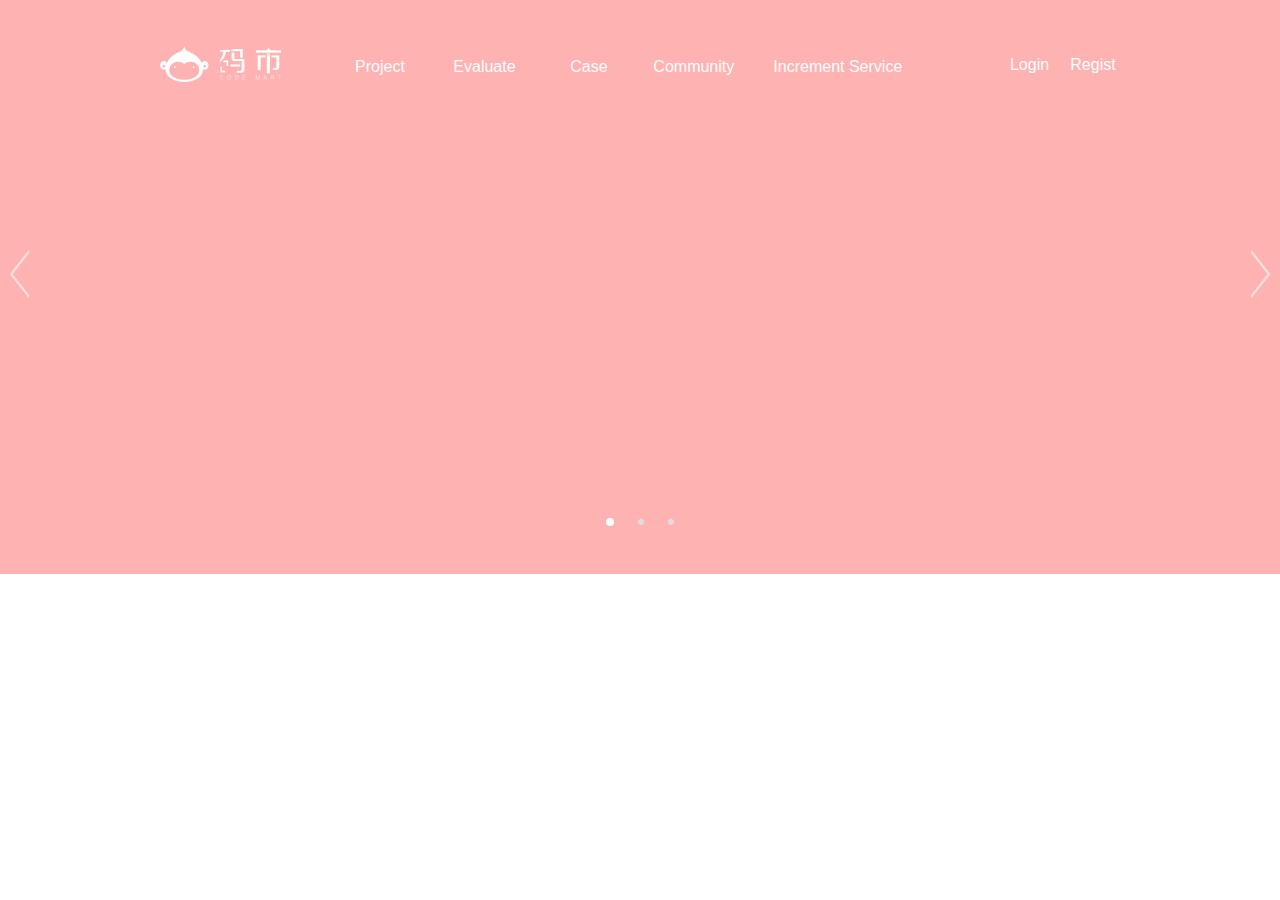
==== helpztc/index.html @ d23cf78c "add toggle header" ====
<!DOCTYPE html>
<html>
	<head>
		<title>index</title>
		<script type="text/javascript" src="js/jquery-3.1.0.min.js"></script>
		<script type="text/javascript" src="js/index.js"></script>
		<link rel="stylesheet" type="text/css" href="css/reset.css"/>
		<link rel="stylesheet" type="text/css" href="css/common.css"/>
		<link rel="stylesheet" type="text/css" href="css/index.css"/>
	</head>
	<body>
		<div id="Header" class="img-menu-container">
			<div class="header">
				<div class="function-list-container">
					<a class="logo clearfix" href="#">
						<img src="images/img-index-logo-menu.png"/>
					</a>
					<ul class="function-list">
						<li class="function-item">
							<span>Project</span>
							<div class="drop-down-menu hidden">
								<ul class="menu">
									<li class="menu-item"><a href="#">first</a></li>
									<li class="menu-item"><a href="#">second</a></li>
								</ul>
							</div>
						</li>
						<li class="function-item">
							<span>Evaluate</span>
							<div class="drop-down-menu hidden">
								<ul class="menu">
									<li class="menu-item"><a href="#">first</a></li>
									<li class="menu-item"><a href="#">second</a></li>
									<li class="menu-item"><a href="#">third</a></li>
									<li class="menu-item"><a href="#">fourth</a></li>
								</ul>
							</div>
						</li>
						<li class="function-item">
							<span>Case</span>
							<div class="drop-down-menu hidden">
								<ul class="menu">
									<li class="menu-item"><a href="#">first</a></li>
								</ul>
							</div>
						</li>
						<li class="function-item">
							<span>Community</span>
						</li>
						<li class="function-item increment-service">
							<span>Increment Service</span>
							<div class="drop-down-menu hidden">
								<ul class="last-menu">
									<li class="menu-item"><a href="#">first</a></li>
									<li class="menu-item"><a href="#">second</a></li>
									<li class="menu-item"><a href="#">third</a></li>
								</ul>
							</div>
						</li>
						<div class="btns">
							<a href="#" class="login-btn">Login</a>
							<a href="#" class="regist-btn">Regist</a>
						</div>
					</ul>
				</div>
			</div>
			<div id="banner-1" data-page-num="1" class="img-menu first-menu hidden">
				<div class="main-container">
					<div class="top-motto">
						<p>HELLO WORLD</p>
					</div>
					<div class="middle-motto">
						<p>helloworld</p>
					</div>
					<div class="buttons">
						<a href="#" class="btn first-button">Publish requires</a>
						<a href="#" class="btn second-button">Check the list</a>
					</div>
				</div>
			</div>
			<div data-page-num="2" class="img-menu second-menu hidden">
				<div></div>
			</div>
			<div data-page-num="3" class="img-menu third-menu">
				<div></div>
			</div>
			<div class="menu-point">
				<div class="page-points">
					<div data-page-num="1" class="page-point active"></div>
					<div data-page-num="2" class="page-point"></div>
					<div data-page-num="3" class="page-point"></div>
				</div>
			</div>
			<div class="change-header-btns">
				<div class="page-btn previous"></div>
				<div class="page-btn next"></div>
			</div>
		</div>
	</body>
</html>
---- helpztc/css/common.css ----
.hidden {
	display: none;
}

.show {
	display: inline-block;
}

.btn-blue {
	background-color: #00BBDD;
}

.btn-grey {
	background-color: #666;
}

.common-btn {
	width: 300px;
	height: 37px;
	line-height: 37px;
	border-radius: 5px;
	text-align: center;
	cursor: pointer;
	display: inline-block;
	color: #FFF;
	font-size: 14px;
}
---- helpztc/css/index.css ----
#Header {
	position: relative;
}

#Header .img-menu {
	width: 100%;
	height: 574px;
}

#Header .first-menu {
	background: url(../images/bg2.jpg) center/cover no-repeat;	
}

#banner-1:after {
	content: '';
	position: absolute;
	width: 100%;
	height: 100%;
	bottom: 0;
	background: left rgba(16, 63, 127, .3);
}

#Header .header {
	position: absolute;
	height: 70px;
	width: 100%;
	z-index: 100;
	top: 2rem;
}

#Header .function-list-container {
	max-width: 980px;
	height: 70px;
	position: relative;
	margin: 0 auto;
}

#Header .logo {
	float: left;
	height: 64px;
}

#Header .logo img {
	display: block;
	height: 36px;
	padding-left: 10px;
	margin: 14px 0;
	cursor: pointer;
}

#Header .clearfix:before,
#Header .clearfix:after {
	content: '';
	display: table;
}

#Header .function-list {
	position: relative;
	width: 800px;
	height: 70px;
	margin-left: 170px;
}

#Header .function-item {
	width: 80px;
	line-height: 70px;
	color: #FFF;
	text-align: center;
	margin-left: 20px;
	display: inline-block;
}

#Header .drop-down-menu {
	position: relative;
}

#Header .menu {
	position: absolute;
	display: block;
	width: 80px;
	z-index: 100;
	background-color: #666;
	border-radius: 5px;
	top: -15px;
}

#Header .last-menu {
	position: absolute;
	display: block;
	z-index: 100;
	background-color: #666;
	border-radius: 5px;
	left: 16px;
	width: 130px;
	top: -15px;
}

#Header .menu a,
#Header .last-menu a {
	color: #FFF;
	width: 100%;
	height: 100%;
	display: inline-block;
}

#Header .menu-item {
	height: 30px;
	line-height: 30px;
	text-align: center;
	cursor: pointer;
}

#Header .menu-item:hover {
	background-color: #000;
}

#Header .drop-down-menu .menu-item:first-child {
	border-top-left-radius: 5px;
	border-top-right-radius: 5px;
}

#Header .drop-down-menu .menu-item:last-child {
	border-bottom-left-radius: 5px;
	border-bottom-right-radius: 5px;
}

#Header .btns {
	float: right;
}

#Header .btns a {
	display: inline-block;
	width: 54px;
	height: 40px;
	line-height: 40px;
	color: #FFF;
	text-align: center;
	margin-top: 13px;
}

#Header .btns a:hover {
	border: 1px solid #FFF;
	border-radius: 5px;
}

#Header .login-btn {
	margin-right: 5px;
}

#Header .function-item span {
	cursor: pointer;
}

#Header .increment-service {
	width: 160px;
}

#Header .main-container {
	position: relative;
	max-width: 848px;
	max-height: 575px;
	margin: 0 auto;
	z-index: 1;
}

#Header .top-motto {
	padding-top: 200px;
	font-size: 3rem;
	line-height: 4rem;
	text-align: center;
	color: #FFF;
}

#Header .middle-motto {
	margin-top: 1.5rem;
	font-size: 1.3rem;
	line-height: 1.5rem;
	text-align: center;
	color: #FFF;
}

#Header .buttons {
	margin-top: 53px;
	height: 49px;
	overflow: hidden;
}

#Header .btn {
	width: 193px;
	float: left;
	border-radius: 5px;
	text-align: center;
	font-size: 1.3rem;
}

#Header .first-button {
	background-color: #4187DB;
	color: #FFF;
	height: 49px;
	line-height: 49px;
	margin-left: 209px;
}

#Header .second-button {
	color: #FFF;
	border: 1px solid #FFF;
	height: 47px;
	line-height: 47px;
	margin-left: 44px;
}

#Header .first-button:hover,
#Header .second-button:hover {
	background-color: #FFF;
	color: #4187DB;
}

#Header .menu-point {
	position: absolute;
	height: 10px;
	width: 100%;
	bottom: 3rem;
	text-align: center;
}

#Header .page-points {
	width: 150px;
	height: 10px;
	margin: 0 auto;
	line-height: 10px;
}

#Header .page-point {
	display: inline-block;
	width: 6px;
	height: 6px;
	background-color: rgba(221,227,235,.8);
	border-radius: 5px;
	margin-left: 20px;
	cursor: pointer;
	vertical-align: middle;
}

#Header .page-point:first-child {
	margin-left: 0;
}

#Header .page-point:hover {
	width: 8px;
	height: 8px;
	background-color: #FFF;
}

#Header .page-points .active {
	width: 8px;
	height: 8px;
	background-color: #FFF;
}

#Header .page-btn {
	position: absolute;
	background: url(../images/previous.png);
	height: 3rem;
	width: 1.2rem;
	background-size: cover;
	top: 250px;
	opacity: .6;
	cursor: pointer;
}

#Header .page-btn:hover {
	opacity: 1;
}

#Header .previous { 
	left: 10px;
}

#Header .next {
	right: 10px;
	transform: scaleX(-1);
}

#Header .second-menu {
	background-color: rgba(0, 0, 255, .3);
}

#Header .third-menu {
	background-color: rgba(255, 0, 0, .3);
}
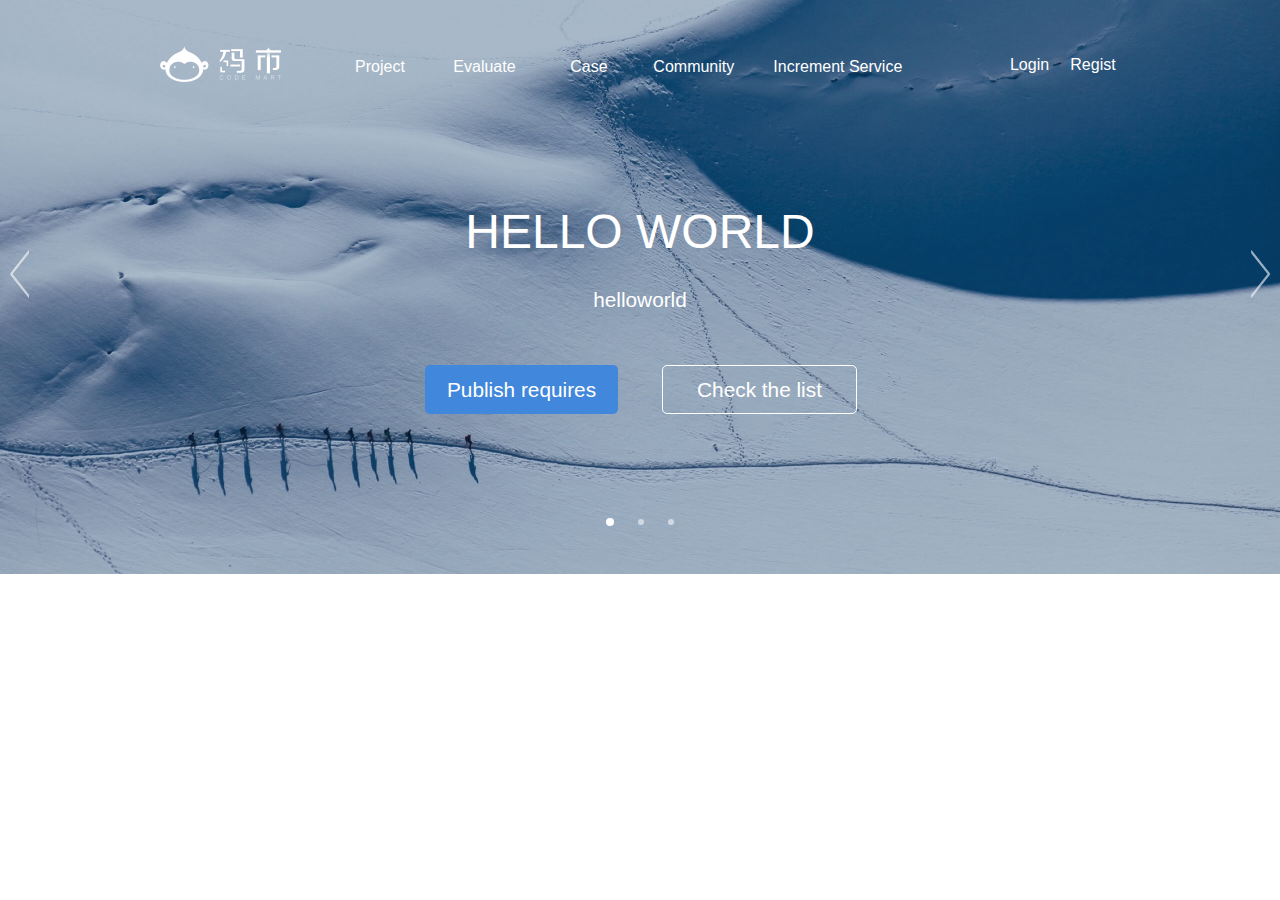
==== commit 6405a435: "finish toggle header" ====
--- a/helpztc/index.html
+++ b/helpztc/index.html
@@ -64,7 +64,7 @@
 					</ul>
 				</div>
 			</div>
-			<div id="banner-1" data-page-num="1" class="img-menu first-menu hidden">
+			<div id="banner-1" data-page-num="1" class="img-menu first-menu">
 				<div class="main-container">
 					<div class="top-motto">
 						<p>HELLO WORLD</p>
@@ -81,7 +81,7 @@
 			<div data-page-num="2" class="img-menu second-menu hidden">
 				<div></div>
 			</div>
-			<div data-page-num="3" class="img-menu third-menu">
+			<div data-page-num="3" class="img-menu third-menu hidden">
 				<div></div>
 			</div>
 			<div class="menu-point">
--- a/helpztc/css/index.css
+++ b/helpztc/css/index.css
@@ -8,7 +8,15 @@
 }
 
 #Header .first-menu {
-	background: url(../images/bg2.jpg) center/cover no-repeat;	
+	background: url(../images/bg2.jpg) center/cover no-repeat;
+}
+
+#Header .second-menu {
+	background: url(../images/bg3.jpg) center/cover no-repeat;
+}
+
+#Header .third-menu {
+	background: url(../images/bg4.jpg) center/cover no-repeat;
 }
 
 #banner-1:after {
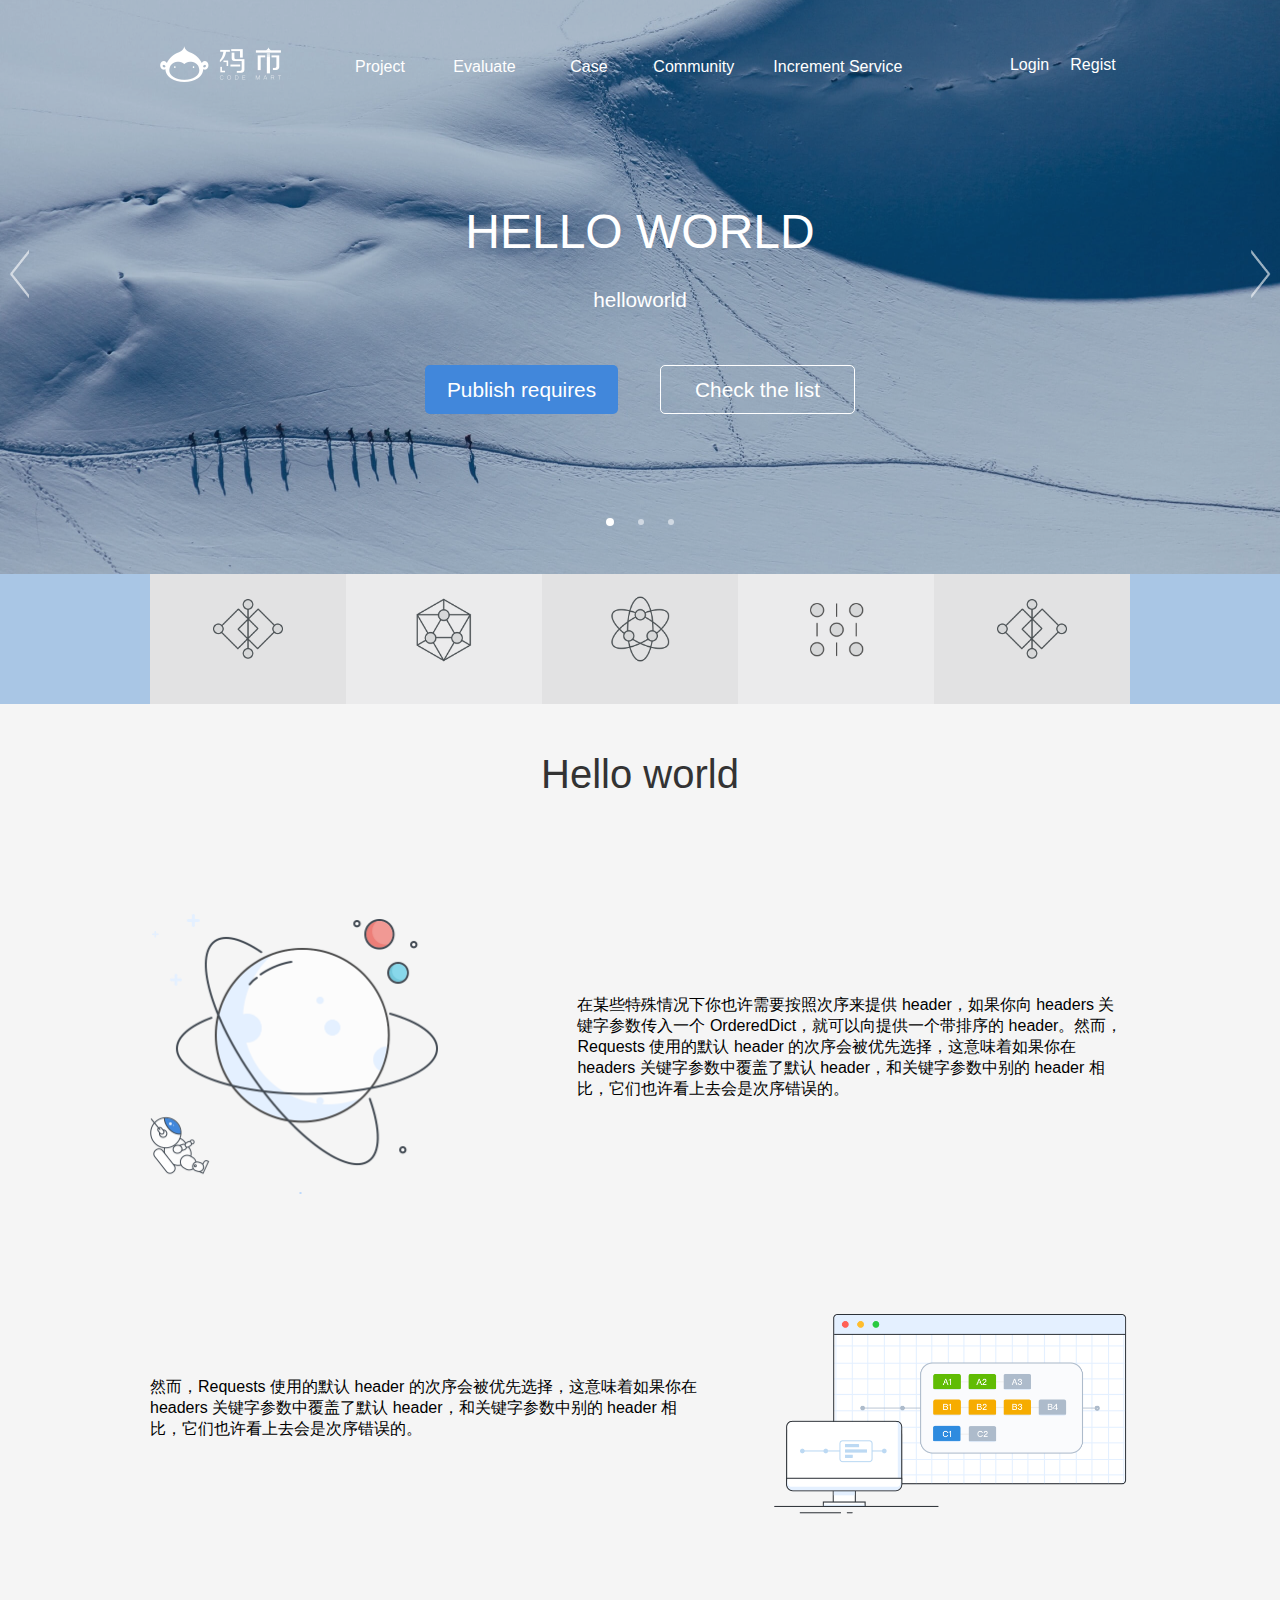
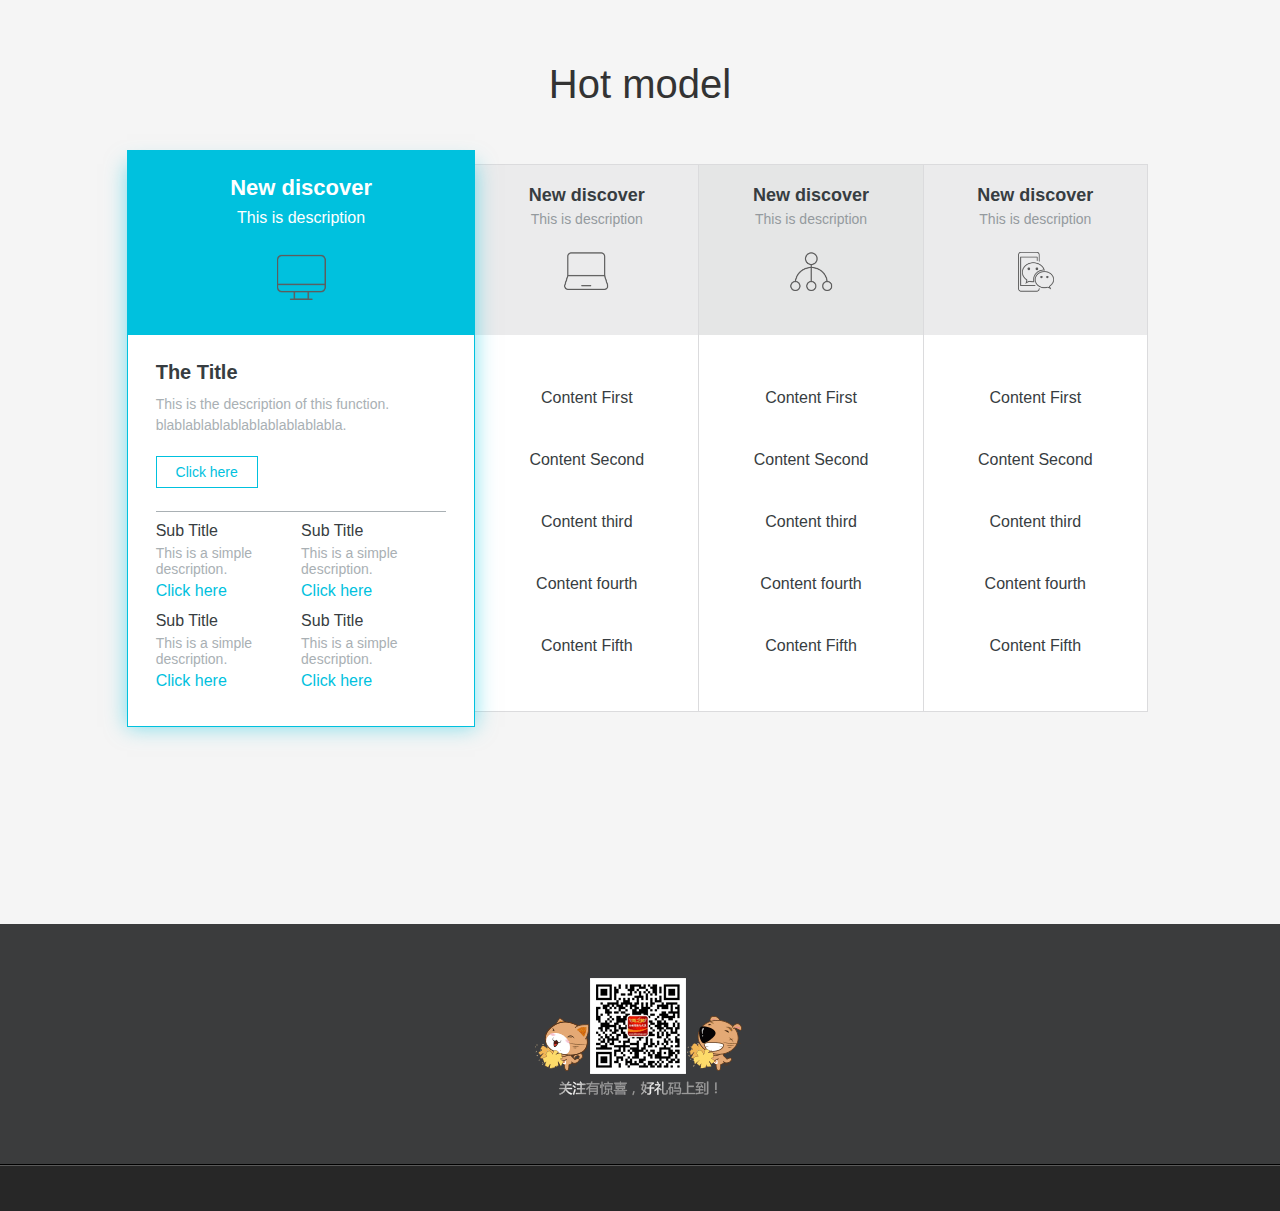
==== commit 8e68a158: "refine the index" ====
--- a/helpztc/index.html
+++ b/helpztc/index.html
@@ -73,8 +73,10 @@
 						<p>helloworld</p>
 					</div>
 					<div class="buttons">
-						<a href="#" class="btn first-button">Publish requires</a>
-						<a href="#" class="btn second-button">Check the list</a>
+						<div class="btns-container">
+							<a href="#" class="btn first-button">Publish requires</a>
+							<a href="#" class="btn second-button">Check the list</a>
+						</div>
 					</div>
 				</div>
 			</div>
@@ -96,5 +98,217 @@
 				<div class="page-btn next"></div>
 			</div>
 		</div>
+		<div id="Main">
+			<div class="show-links">
+				<ul class="main-spacial">
+					<li class="main-spacial-item box-bg-even">
+						<a href="#" class="link-item link-first"></a>
+					</li>
+					<li class="main-spacial-item box-bg-odd">
+						<a href="#" class="link-item link-second"></a>
+					</li>
+					<li class="main-spacial-item box-bg-even">
+						<a href="#" class="link-item link-third"></a>
+					</li>
+					<li class="main-spacial-item box-bg-odd">
+						<a href="#" class="link-item link-fourth"></a>
+					</li>
+					<li class="main-spacial-item box-bg-even">
+						<a href="#" class="link-item link-fifth"></a>
+					</li>
+				</ul>
+			</div>
+			<div class="slogan">Hello world</div>
+			<div class="description">
+				<div class="description-content">
+					<img src="images/spaceman.png" class="description-image-left"/>
+					<div class="description-words-right">
+						<p>在某些特殊情况下你也许需要按照次序来提供 header，如果你向 headers 关键字参数传入一个 OrderedDict，就可以向提供一个带排序的 header。然而，Requests 使用的默认 header 的次序会被优先选择，这意味着如果你在 headers 关键字参数中覆盖了默认 header，和关键字参数中别的 header 相比，它们也许看上去会是次序错误的。</p>
+					</div>
+				</div>
+			</div>
+			<div class="description">
+				<div class="description-content">
+					<div class="description-words-left">
+						<p>然而，Requests 使用的默认 header 的次序会被优先选择，这意味着如果你在 headers 关键字参数中覆盖了默认 header，和关键字参数中别的 header 相比，它们也许看上去会是次序错误的。</p>
+					</div>
+					<img src="images/self-staging.png" class="description-image-right"/>
+				</div>
+			</div>
+			<div class="slogan">Hot model</div>
+			<div class="hot-model">
+				<div class="cards">
+					<ul class="card-list">
+						<li class="card-item active">
+							<div class="card">
+								<div class="card-title card-head-green card-even">
+									<div class="head-content1 hidden">
+										<span class="card-head-title">New discover</span>
+										<span class="card-subhead-title">This is description</span>
+										<img src="./images/product-1.png" class="card-head-img"/>
+									</div>
+									<div class="head-content2">
+										<span class="card-head-title">New discover</span>
+										<span class="card-subhead-title">This is description</span>
+										<img src="./images/product-1.png" class="card-head-img"/>
+									</div>
+								</div>
+								<div class="card-main1 hidden">
+									<div class="card-main-content">
+										<ul class="card-main-content-list">
+											<li class="card-main-content-item">Content First</li>
+											<li class="card-main-content-item">Content Second</li>
+											<li class="card-main-content-item">Content third</li>
+											<li class="card-main-content-item">Content fourth</li>
+											<li class="card-main-content-item">Content Fifth</li>
+										</ul>
+									</div>
+								</div>
+								<div class="card-main2">
+									<div class="card-main-content2">
+										<div class="card-main-head">
+											<span>The Title</span>
+											<p>This is the description of this function. blablablablablablablablablabla.</p>
+											<a href="#">Click here</a>
+										</div>
+										<div class="card-main-split"></div>
+										<div class="card-main-links">
+											<ul class="card-main-links-list">
+												<li class="card-main-links-item">
+													<span>Sub Title</span>
+													<p>This is a simple description.</p>
+													<a href="#">Click here</a>
+												</li>
+												<li class="card-main-links-item">
+													<span>Sub Title</span>
+													<p>This is a simple description.</p>
+													<a href="#">Click here</a>
+												</li>
+												<li class="card-main-links-item">
+													<span>Sub Title</span>
+													<p>This is a simple description.</p>
+													<a href="#">Click here</a>
+												</li>
+												<li class="card-main-links-item">
+													<span>Sub Title</span>
+													<p>This is a simple description.</p>
+													<a href="#">Click here</a>
+												</li>
+											</ul>
+										</div>
+									</div>
+								</div>
+							</div>
+						</li>
+						<li class="card-item">
+							<div class="card">
+								<div class="card-title card-head-grey card-odd">
+									<div class="head-content1">
+										<span class="card-head-title">New discover</span>
+										<span class="card-subhead-title">This is description</span>
+										<img src="./images/product-2.png" class="card-head-img"/>
+									</div>
+									<div class="head-content2 hidden">
+										<span class="card-head-title">New discover</span>
+										<span class="card-subhead-title">This is description</span>
+										<img src="./images/product-2.png" class="card-head-img"/>
+									</div>
+								</div>
+								<div class="card-main1">
+									<div class="card-main-content">
+										<ul class="card-main-content-list">
+											<li class="card-main-content-item">Content First</li>
+											<li class="card-main-content-item">Content Second</li>
+											<li class="card-main-content-item">Content third</li>
+											<li class="card-main-content-item">Content fourth</li>
+											<li class="card-main-content-item">Content Fifth</li>
+										</ul>
+									</div>
+								</div>
+								<div class="card-main2 hidden">
+									<div class="card-main-content2">
+										main content
+									</div>
+								</div>
+							</div>
+						</li>
+						<li class="card-item">
+							<div class="card">
+								<div class="card-title card-head-grey card-even">
+									<div class="head-content1">
+										<span class="card-head-title">New discover</span>
+										<span class="card-subhead-title">This is description</span>
+										<img src="./images/product-3.png" class="card-head-img"/>
+									</div>
+									<div class="head-content2 hidden">
+										<span class="card-head-title">New discover</span>
+										<span class="card-subhead-title">This is description</span>
+										<img src="./images/product-3.png" class="card-head-img"/>
+									</div>
+								</div>
+								<div class="card-main1">
+									<div class="card-main-content">
+										<ul class="card-main-content-list">
+											<li class="card-main-content-item">Content First</li>
+											<li class="card-main-content-item">Content Second</li>
+											<li class="card-main-content-item">Content third</li>
+											<li class="card-main-content-item">Content fourth</li>
+											<li class="card-main-content-item">Content Fifth</li>
+										</ul>
+									</div>
+								</div>
+								<div class="card-main2 hidden">
+									<div class="card-main-content2">
+										main content
+									</div>
+								</div>
+							</div>
+						</li>
+						<li class="card-item">
+							<div class="card">
+								<div class="card-title card-head-grey card-odd">
+									<div class="head-content1">
+										<span class="card-head-title">New discover</span>
+										<span class="card-subhead-title">This is description</span>
+										<img src="./images/product-4.png" class="card-head-img"/>
+									</div>
+									<div class="head-content2 hidden">
+										<span class="card-head-title">New discover</span>
+										<span class="card-subhead-title">This is description</span>
+										<img src="./images/product-4.png" class="card-head-img"/>
+									</div>
+								</div>
+								<div class="card-main1">
+									<div class="card-main-content">
+										<ul class="card-main-content-list">
+											<li class="card-main-content-item">Content First</li>
+											<li class="card-main-content-item">Content Second</li>
+											<li class="card-main-content-item">Content third</li>
+											<li class="card-main-content-item">Content fourth</li>
+											<li class="card-main-content-item">Content Fifth</li>
+										</ul>
+									</div>
+								</div>
+								<div class="card-main2 hidden">
+									<div class="card-main-content2">
+										main content
+									</div>
+								</div>
+							</div>
+						</li>
+					</ul>
+				</div>	
+			</div>
+		</div>
+		<div id="Footer">
+			<div class="function-box">
+				<div class="qrcode"></div>
+			</div>
+			<div class="deperation-line"></div>
+			<div class="connection-box">
+				<div class="connections"></div>
+				<div class="address"></div>
+			</div>
+		</div>
 	</body>
 </html>--- a/helpztc/css/index.css
+++ b/helpztc/css/index.css
@@ -1,5 +1,6 @@
 #Header {
 	position: relative;
+	min-width: 980px;
 }
 
 #Header .img-menu {
@@ -87,7 +88,8 @@
 	display: block;
 	width: 80px;
 	z-index: 100;
-	background-color: #666;
+	background-color: rgba(102, 102, 102, .3);
+	border: 1px solid rgba(25, 25, 112, .3);
 	border-radius: 5px;
 	top: -15px;
 }
@@ -96,7 +98,8 @@
 	position: absolute;
 	display: block;
 	z-index: 100;
-	background-color: #666;
+	background-color: rgba(102, 102, 102, .3);
+	border: 1px solid rgba(25, 25, 112, .3);
 	border-radius: 5px;
 	left: 16px;
 	width: 130px;
@@ -119,7 +122,7 @@
 }
 
 #Header .menu-item:hover {
-	background-color: #000;
+	background-color: rgba(25, 25, 112, .5);
 }
 
 #Header .drop-down-menu .menu-item:first-child {
@@ -201,12 +204,17 @@
 	font-size: 1.3rem;
 }
 
+#Header .btns-container {
+	width: 430px;
+	margin: 0 auto;
+}
+
 #Header .first-button {
 	background-color: #4187DB;
 	color: #FFF;
 	height: 49px;
 	line-height: 49px;
-	margin-left: 209px;
+	margin-left: 0;
 }
 
 #Header .second-button {
@@ -214,7 +222,7 @@
 	border: 1px solid #FFF;
 	height: 47px;
 	line-height: 47px;
-	margin-left: 44px;
+	margin-left: 42px;
 }
 
 #Header .first-button:hover,
@@ -262,7 +270,7 @@
 #Header .page-points .active {
 	width: 8px;
 	height: 8px;
-	background-color: #FFF;
+	background-color: #FFF; 
 }
 
 #Header .page-btn {
@@ -295,4 +303,415 @@
 
 #Header .third-menu {
 	background-color: rgba(255, 0, 0, .3);
-}+}
+
+#Main {
+	width: 100%;
+	position: relative;
+	min-width: 980px;
+	background-color: rgba(55, 61, 65, 0.05);
+}
+
+#Main .show-links {
+	width: 100%;
+	min-width: 980px;
+	height: 130px;
+	background-color: #A9C6E5;
+}
+
+#Main .main-spacial {
+	overflow: hidden;
+	width: 980px;
+	margin: 0 auto;
+	height: 130px;
+}
+
+#Main .main-spacial .main-spacial-item {
+	float: left;
+	display: block;
+	width: 20%;
+	height: 100%;
+	text-align: center;
+}
+
+#Main .main-spacial-item .link-item { 
+    display: inline-block;
+    width: 70px;
+    height: 70px;
+    margin-top: 20px;
+}
+
+#Main .main-spacial-item .link-first {
+	background: url(../images/link-bg-grey1.png) no-repeat;
+	background-size: cover;
+}
+
+#Main .main-spacial-item .link-first:hover {
+	background: url(../images/link-bg1.png) no-repeat;
+	background-size: cover;
+}
+
+#Main .main-spacial-item .link-second {
+	background: url(../images/link-bg-grey2.png) no-repeat;
+	background-size: cover;
+}
+
+#Main .main-spacial-item .link-second:hover {
+	background: url(../images/link-bg2.png) no-repeat;
+	background-size: cover;
+}
+
+#Main .main-spacial-item .link-third {
+	background: url(../images/link-bg-grey3.png) no-repeat;
+	background-size: cover;
+}
+
+#Main .main-spacial-item .link-third:hover {
+	background: url(../images/link-bg3.png) no-repeat;
+	background-size: cover;
+}
+
+#Main .main-spacial-item .link-fourth {
+	background: url(../images/link-bg-grey4.png) no-repeat;
+	background-size: cover;
+}
+
+#Main .main-spacial-item .link-fourth:hover {
+	background: url(../images/link-bg4.png) no-repeat;
+	background-size: cover;
+}
+
+#Main .main-spacial-item .link-fifth {
+	background: url(../images/link-bg-grey1.png) no-repeat;
+	background-size: cover;
+}
+
+#Main .main-spacial-item .link-fifth:hover {
+	background: url(../images/link-bg1.png) no-repeat;
+	background-size: cover;
+}
+
+#Main .box-bg-even {
+	background-color: #e2e2e3;
+}
+
+#Main .box-bg-odd {
+	background-color: #ebebec;
+}
+
+#Main .slogan {
+	min-width: 980px;
+	line-height: 80px;
+	margin: 30px auto 0;
+	text-align: center;
+	color: #333;
+	font-size: 40px;
+	font-weight: normal;
+}
+
+#Main .description {
+	height: 300px;
+	width: 100%;
+	min-width: 980px;
+}
+
+#Main .description-content {
+	width: 980px;
+	margin: 100px auto;
+	padding: 0 30px;
+}
+
+#Main .description-image-left {
+	display: inline-block;
+	height: 280px;
+	width: 288px;
+}
+
+#Main .description-image-right {
+	display: inline-block;
+	height: 200px;
+	margin-left: 70px;
+	width: 353px;
+}
+
+#Main .description-words-right {
+	width: 550px;
+	display: inline-block;
+	margin-left: 135px;
+	vertical-align: 100px;
+}
+
+
+#Main .description-words-left {
+	width: 550px;
+	display: inline-block;
+	vertical-align: 80px;
+}
+
+#Main .hot-model {
+	width: 100%;
+	min-height: 630px;
+	padding-top: 40px;
+	padding-bottom: 130px;
+}
+
+#Main .cards {
+	min-width: 980px;
+	max-width: 1200px;
+	height: 548px;
+	margin: 0 auto;
+	width: 80%;
+}
+
+#Main .card-list {
+	display: relative;
+}
+
+#Main .card {
+	transition: all 0.3s cubic-bezier(0.4, 0, 0.2, 1), z-index 0s 0.12s;
+	width: 100%;
+	height: 100%;
+	text-align: center;
+}
+
+#Main .card-item {
+	transition: all 0.3s cubic-bezier(0.4, 0, 0.2, 1), z-index 0s 0.12s;
+	position: relative;
+	float: left;
+	display: block;
+	width: 22%;
+	height: 100%;
+	min-height: 548px;
+	background-color: #FFF;
+	border: 1px solid #DBDBDD;
+	margin-left: -1px;
+	box-sizing: border-box;
+}
+
+#Main .card-list .active {
+	z-index: 100;
+    border: 1px solid #00c1de;
+    box-shadow: 0 0 20px rgba(0, 198, 226, 0.5);
+    width: 34%;
+    height: 563px;
+}
+
+#Main .card-title {
+	transition: all 0.3s cubic-bezier(0.4, 0, 0.2, 1), z-index 0s 0.12s;
+    left: 0;
+    right: -1px;
+    z-index: 1;
+}
+
+#Main .card-item .card-head-green {
+	position: absolute;
+	left: -1px;
+    background-color: #00c1de;
+    height: 185px;
+    top: -15px;
+}
+
+#Main .card-item .card-head-grey {
+    height: 170px;
+    top: 0;
+}
+
+#Main .card-odd {
+	background-color: #EBEBEC;
+}
+
+#Main .card-even {
+	background-color: #E5E6E6;
+}
+
+#Main .card-head-img {
+	width: 60px;
+	height: 60px;
+	margin-top: 15px;
+}
+
+#Main .card-head-title {
+	padding-top: 20px;
+	display: block;
+	font-size: 18px;
+    font-weight: bold;
+    color: #373D41;
+}
+
+#Main .head-content2 .card-head-title {
+	color: #FFF;
+	font-size: 22px;
+	padding-top: 25px;
+}
+
+#Main .head-content2 .card-subhead-title {
+	color: #FFF;
+	font-size: 16px;
+	margin-top: 8px;
+}
+
+#Main .head-content2 .card-head-img {
+	width: 70px;
+	height: 70px;
+}
+
+#Main .card-subhead-title {
+	display: block;
+	color: #949a9e;
+    font-size: 14px;
+    margin-top: 5px;
+}
+
+#Main .card-main-content {
+	height: 376px;
+}
+
+#Main .card-main-content-list {
+	position: absolute;
+	width: 100%;
+	max-width: 250px;
+	margin-top: 47px;
+}
+
+#Main .card-main-content-item {
+	font-size: 16px;
+    color: #373D41;
+    margin-bottom: 30px;
+    line-height: 2;
+}
+
+#Main .card-main-content2 {
+	width: 84%;
+	top: 170px;
+	position: absolute;
+	height: 376px;
+	max-width: 350px;
+	left: 8%;
+	padding-top: 26px;
+    font-size: 14px;
+    color: #a9b0b4;
+    text-align: left;
+    padding-top: 26px;
+}
+
+#Main .card-main-content2 .card-main-head {
+	max-width: 350px;
+	height: 150px;
+}
+
+#Main .card-main-content2 .card-main-head span {
+	font-size: 20px;
+	font-weight: bold;
+	color: #373D41;
+}
+
+#Main .card-main-content2 .card-main-head p {
+	margin-top: 10px;
+	font-size: 14px;
+	line-height: 1.5;
+}
+
+#Main .card-main-content2 .card-main-head a {
+	width: 100px;
+	height: 30px;
+	text-align: center;
+	line-height: 30px;
+	background-color: #FFF;
+	border: 1px solid #00c1de;
+	display: block;
+	color: #00c1de;
+	margin-top: 20px;
+}
+
+#Main .card-main-content2 .card-main-head a:hover {
+	background-color: #00c1de;
+	color: #FFF;
+}
+
+#Main .card-main-split {
+	width: 100%;
+	height: 10px;
+	border-top: 1px solid #a9b0b4;
+}
+
+#Main .card-main-links {
+	width: 100%;
+	height: 180px;
+}
+
+#Main .card-main-links .card-main-links-list {
+	position: relative;
+	width: 100%;
+	height: 100%;
+}
+
+#Main .card-main-links .card-main-links-item {
+	float: left;
+	width: 50%;
+	height: 50%;
+}
+
+#Main .card-main-links .card-main-links-item span {
+	font-size: 16px;
+	margin-top: 5px;
+	color: #373D41;
+}
+
+#Main .card-main-links .card-main-links-item p {
+	display: inline-block;
+	width: 100%;
+	font-size: 14px;
+	margin-top: 5px;
+}
+
+#Main .card-main-links .card-main-links-item a {
+	display: block;
+	font-size: 16px;
+	color: #00c1de;
+	margin-top: 5px;
+}
+
+#Footer {
+	position: relative;
+	min-width: 980px;
+}
+
+#Footer .function-box {
+	height: 160px;
+	background-color: rgb(59, 60, 61);
+	color: #FFF;
+	padding: 50px 0 30px;
+}
+
+#Footer .qrcode {
+	width: 245px;
+	height: 150px;
+	background: url(../images/erweima.gif) no-repeat;
+	margin: 0 auto;
+}
+
+#Footer .deperation-line {
+	background: url(../images/footer-top.gif) repeat;
+	min-width: 980px;
+	width: 100%;
+	height: 2px;
+}
+
+#Footer .connection-box {
+	background-color: #272727;
+}
+
+#Footer .connections {
+	min-width: 980px;
+	margin: 0 auto;
+	padding-top: 25px;
+	color: #CCC;
+}
+
+#Footer .address {
+	color: #999;
+	text-align: center;
+	padding-top: 20px;
+	min-width: 980px;
+	margin: 0 auto;
+}
